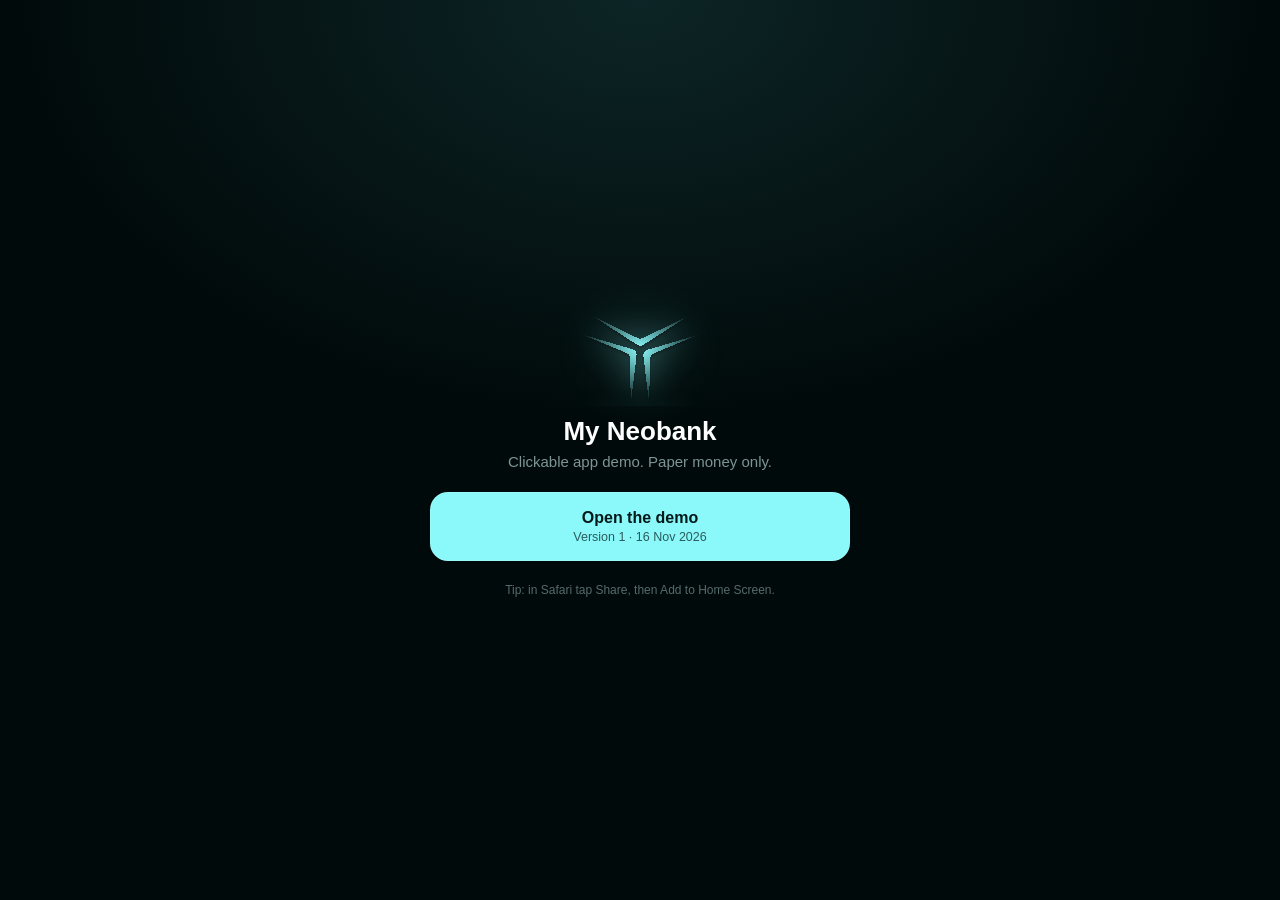
==== index.html @ 582c1839 "My Neobank app demo v1 (paper money) Co-Authored-By: Claude Fable 5.2 <noreply@anthropic.com>" ====
<!doctype html>
<html lang="en"><head><meta charset="utf-8"><meta name="viewport" content="width=device-width, initial-scale=1, viewport-fit=cover">
<meta name="robots" content="noindex, nofollow"><title>My Neobank · Demo</title><meta name="theme-color" content="#010A0A">
<link rel="icon" href="v1/img/mark.svg" type="image/svg+xml"><link rel="apple-touch-icon" href="v1/icons/icon-180.png">
<style>
body{margin:0;min-height:100vh;background:radial-gradient(900px 600px at 50% 0,#0d2526,#010A0A 70%);color:#fff;font-family:-apple-system,BlinkMacSystemFont,"Segoe UI",Roboto,sans-serif;display:flex;align-items:center;justify-content:center}
main{width:100%;max-width:420px;padding:28px 20px;text-align:center}img{width:120px;filter:drop-shadow(0 0 26px rgba(139,249,250,.45))}
h1{font-size:26px;margin:6px 0 6px}p{color:#7E9595;margin:0 0 22px;font-size:15px}
a{display:block;text-decoration:none;border-radius:18px;padding:16px;margin:10px 0;font-weight:600;font-size:16px;color:#8BF9FA;background:rgba(255,255,255,.05);border:1px solid rgba(255,255,255,.1)}
a.main{background:#8BF9FA;color:#03191a}a small{display:block;font-weight:400;color:inherit;opacity:.7;margin-top:3px;font-size:12.5px}
footer{margin-top:22px;color:#566b6b;font-size:12px}
</style></head><body><main>
<img src="v1/img/mark.svg" alt=""><h1>My Neobank</h1><p>Clickable app demo. Paper money only.</p>
<!--VERSIONS-->
<a class="main" href="v1/">Open the demo<small>Version 1 · 16 Nov 2026</small></a>
<!--/VERSIONS-->
<footer>Tip: in Safari tap Share, then Add to Home Screen.</footer>
</main></body></html>
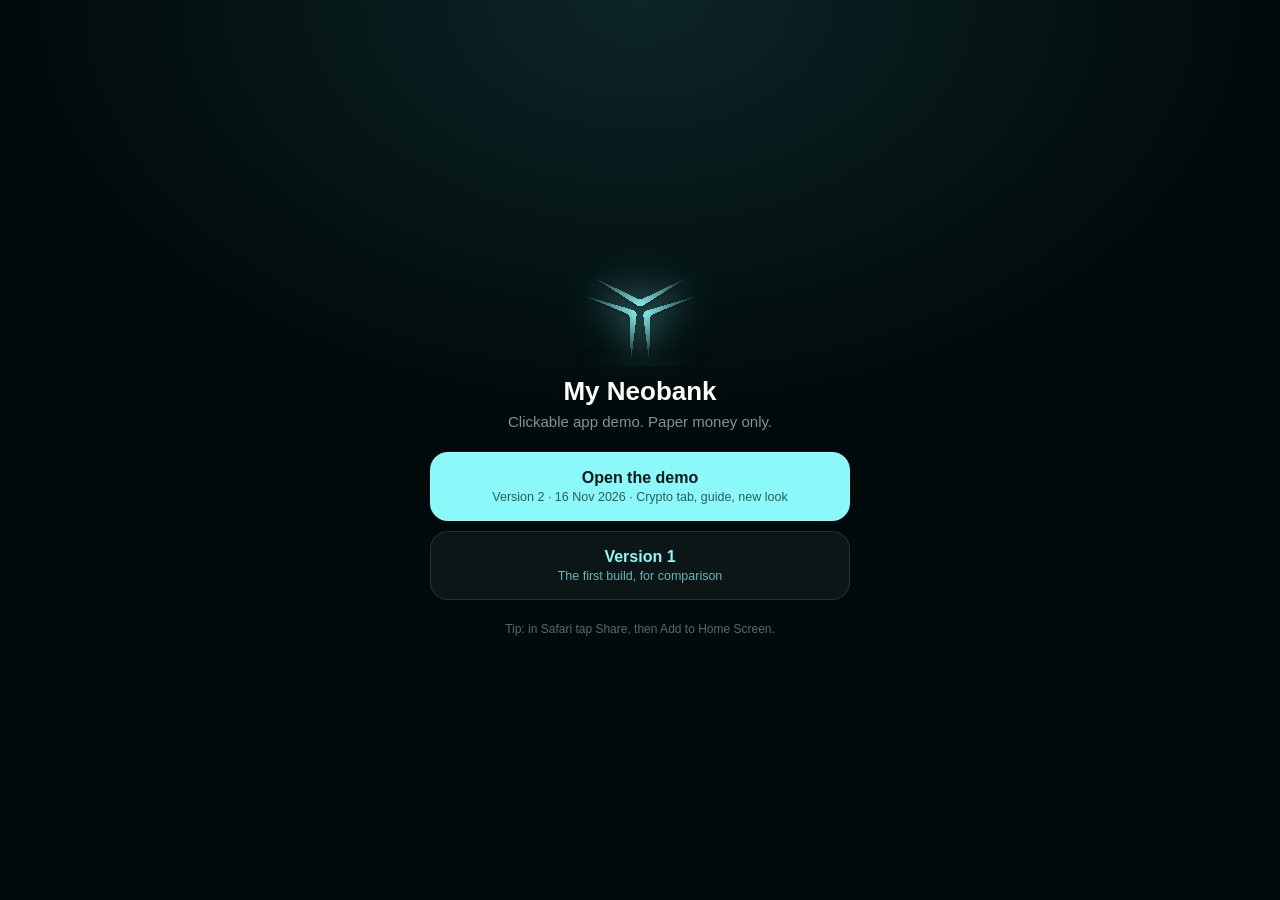
==== commit fb7ea55f: "Add demo v2: Crypto tab, card funding source, demo guide, help, glass UI Co-Authored-By: Claude Fabl" ====
--- a/index.html
+++ b/index.html
@@ -1,7 +1,7 @@
 <!doctype html>
 <html lang="en"><head><meta charset="utf-8"><meta name="viewport" content="width=device-width, initial-scale=1, viewport-fit=cover">
 <meta name="robots" content="noindex, nofollow"><title>My Neobank · Demo</title><meta name="theme-color" content="#010A0A">
-<link rel="icon" href="v1/img/mark.svg" type="image/svg+xml"><link rel="apple-touch-icon" href="v1/icons/icon-180.png">
+<link rel="icon" href="v2/img/mark.svg" type="image/svg+xml"><link rel="apple-touch-icon" href="v2/icons/icon-180.png">
 <style>
 body{margin:0;min-height:100vh;background:radial-gradient(900px 600px at 50% 0,#0d2526,#010A0A 70%);color:#fff;font-family:-apple-system,BlinkMacSystemFont,"Segoe UI",Roboto,sans-serif;display:flex;align-items:center;justify-content:center}
 main{width:100%;max-width:420px;padding:28px 20px;text-align:center}img{width:120px;filter:drop-shadow(0 0 26px rgba(139,249,250,.45))}
@@ -10,9 +10,10 @@
 a.main{background:#8BF9FA;color:#03191a}a small{display:block;font-weight:400;color:inherit;opacity:.7;margin-top:3px;font-size:12.5px}
 footer{margin-top:22px;color:#566b6b;font-size:12px}
 </style></head><body><main>
-<img src="v1/img/mark.svg" alt=""><h1>My Neobank</h1><p>Clickable app demo. Paper money only.</p>
+<img src="v2/img/mark.svg" alt=""><h1>My Neobank</h1><p>Clickable app demo. Paper money only.</p>
 <!--VERSIONS-->
-<a class="main" href="v1/">Open the demo<small>Version 1 · 16 Nov 2026</small></a>
+<a class="main" href="v2/">Open the demo<small>Version 2 · 16 Nov 2026 · Crypto tab, guide, new look</small></a>
+<a href="v1/">Version 1<small>The first build, for comparison</small></a>
 <!--/VERSIONS-->
 <footer>Tip: in Safari tap Share, then Add to Home Screen.</footer>
 </main></body></html>
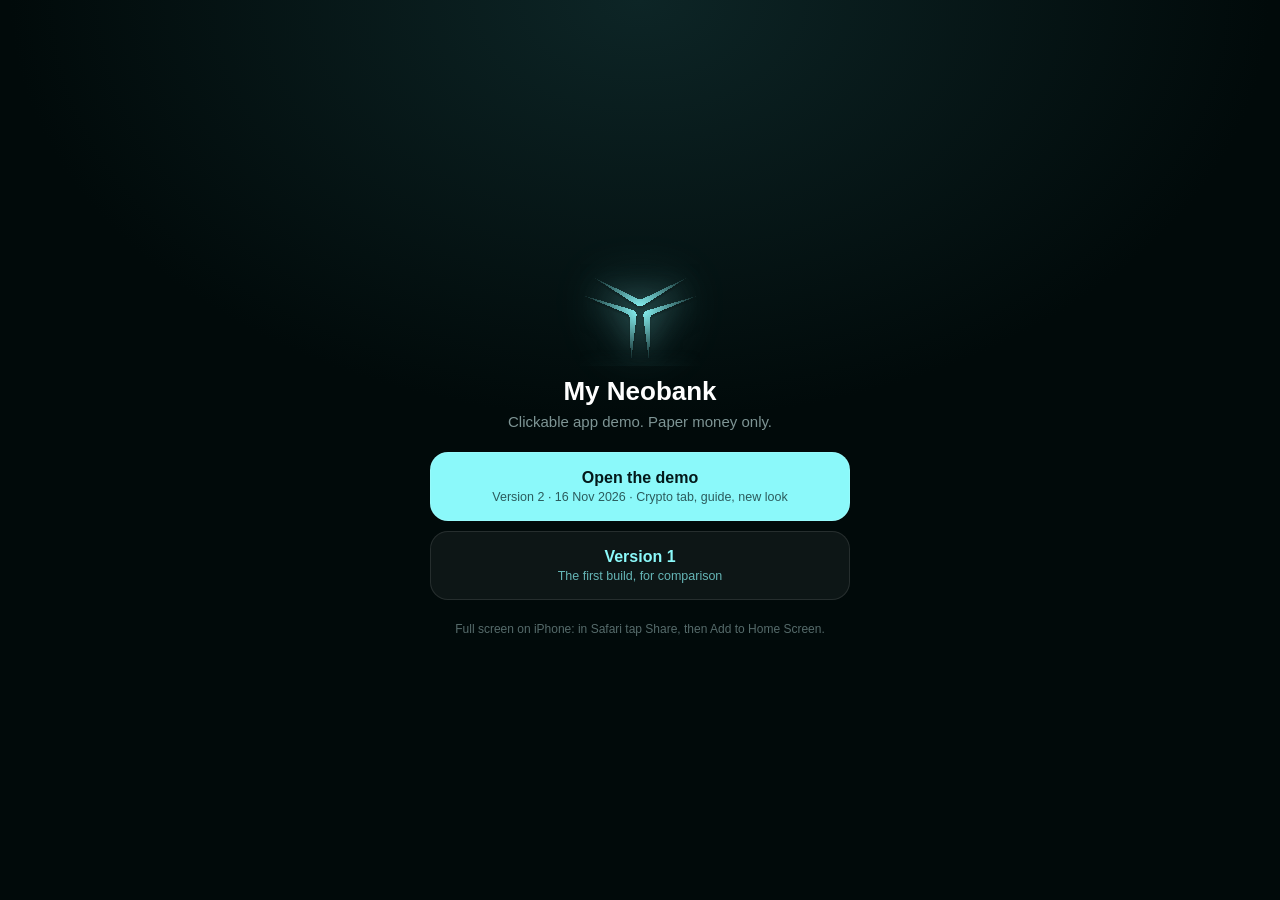
==== commit 14650017: "Full screen on phones: Home Screen install from the main link, first-tap full screen on Android, iPh" ====
--- a/index.html
+++ b/index.html
@@ -1,6 +1,8 @@
 <!doctype html>
 <html lang="en"><head><meta charset="utf-8"><meta name="viewport" content="width=device-width, initial-scale=1, viewport-fit=cover">
 <meta name="robots" content="noindex, nofollow"><title>My Neobank · Demo</title><meta name="theme-color" content="#010A0A">
+<meta name="apple-mobile-web-app-capable" content="yes"><meta name="mobile-web-app-capable" content="yes"><meta name="apple-mobile-web-app-status-bar-style" content="black-translucent"><meta name="apple-mobile-web-app-title" content="My Neobank"><link rel="manifest" href="manifest.webmanifest">
+<script>/* opened from the Home Screen icon: go straight to the latest demo */if (navigator.standalone === true || (window.matchMedia && matchMedia("(display-mode: standalone)").matches)) location.replace("v2/index.html");</script>
 <link rel="icon" href="v2/img/mark.svg" type="image/svg+xml"><link rel="apple-touch-icon" href="v2/icons/icon-180.png">
 <style>
 body{margin:0;min-height:100vh;background:radial-gradient(900px 600px at 50% 0,#0d2526,#010A0A 70%);color:#fff;font-family:-apple-system,BlinkMacSystemFont,"Segoe UI",Roboto,sans-serif;display:flex;align-items:center;justify-content:center}
@@ -15,5 +17,5 @@
 <a class="main" href="v2/">Open the demo<small>Version 2 · 16 Nov 2026 · Crypto tab, guide, new look</small></a>
 <a href="v1/">Version 1<small>The first build, for comparison</small></a>
 <!--/VERSIONS-->
-<footer>Tip: in Safari tap Share, then Add to Home Screen.</footer>
+<footer>Full screen on iPhone: in Safari tap Share, then Add to Home Screen.</footer>
 </main></body></html>
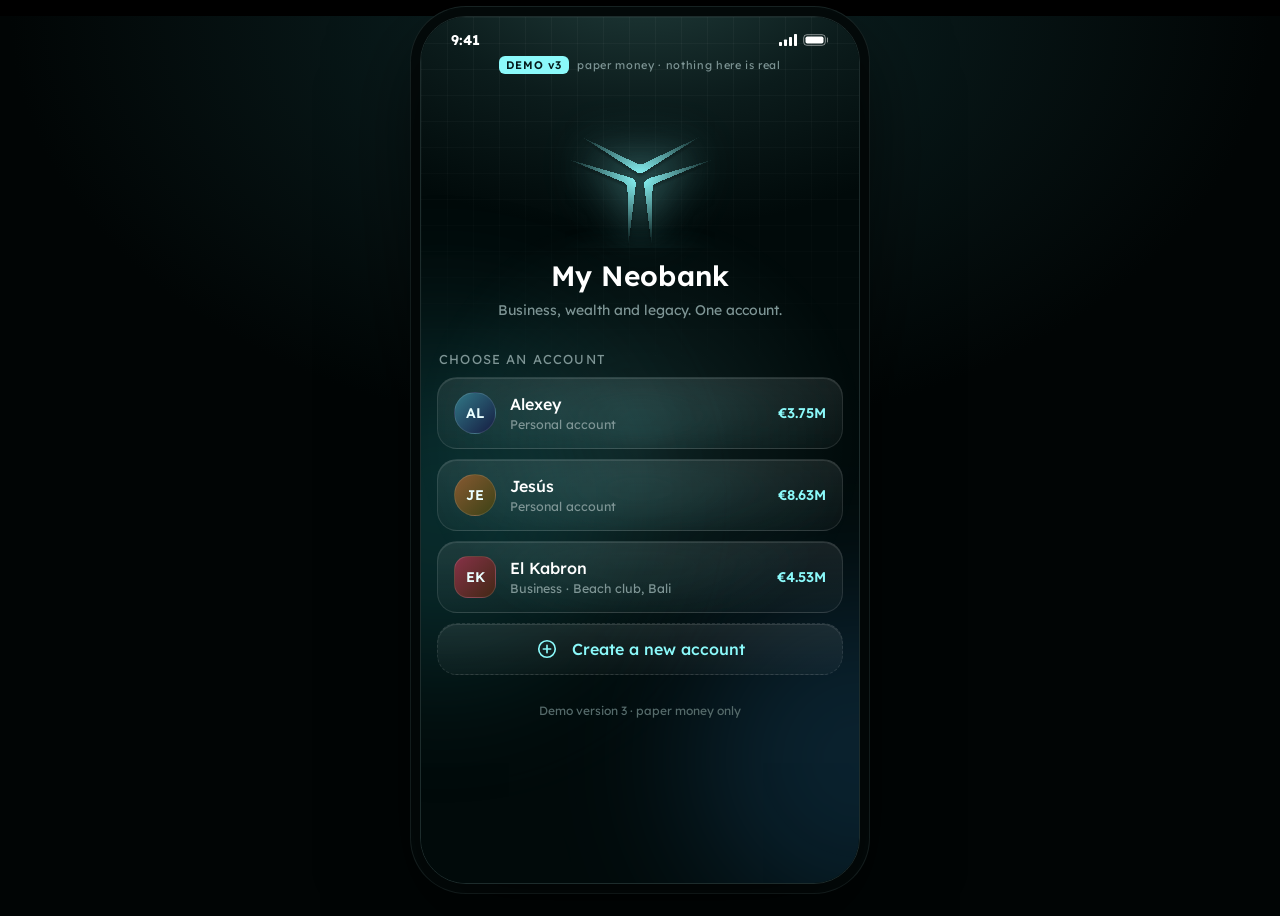
==== commit 1f3f4fda: "Demo v3: Earn in Wealth, one demo at the main link - Earn: yearly rate on a balance, rewards counted" ====
--- a/index.html
+++ b/index.html
@@ -1,21 +1,35 @@
 <!doctype html>
-<html lang="en"><head><meta charset="utf-8"><meta name="viewport" content="width=device-width, initial-scale=1, viewport-fit=cover">
-<meta name="robots" content="noindex, nofollow"><title>My Neobank · Demo</title><meta name="theme-color" content="#010A0A">
-<meta name="apple-mobile-web-app-capable" content="yes"><meta name="mobile-web-app-capable" content="yes"><meta name="apple-mobile-web-app-status-bar-style" content="black-translucent"><meta name="apple-mobile-web-app-title" content="My Neobank"><link rel="manifest" href="manifest.webmanifest">
-<script>/* opened from the Home Screen icon: go straight to the latest demo */if (navigator.standalone === true || (window.matchMedia && matchMedia("(display-mode: standalone)").matches)) location.replace("v2/index.html");</script>
-<link rel="icon" href="v2/img/mark.svg" type="image/svg+xml"><link rel="apple-touch-icon" href="v2/icons/icon-180.png">
-<style>
-body{margin:0;min-height:100vh;background:radial-gradient(900px 600px at 50% 0,#0d2526,#010A0A 70%);color:#fff;font-family:-apple-system,BlinkMacSystemFont,"Segoe UI",Roboto,sans-serif;display:flex;align-items:center;justify-content:center}
-main{width:100%;max-width:420px;padding:28px 20px;text-align:center}img{width:120px;filter:drop-shadow(0 0 26px rgba(139,249,250,.45))}
-h1{font-size:26px;margin:6px 0 6px}p{color:#7E9595;margin:0 0 22px;font-size:15px}
-a{display:block;text-decoration:none;border-radius:18px;padding:16px;margin:10px 0;font-weight:600;font-size:16px;color:#8BF9FA;background:rgba(255,255,255,.05);border:1px solid rgba(255,255,255,.1)}
-a.main{background:#8BF9FA;color:#03191a}a small{display:block;font-weight:400;color:inherit;opacity:.7;margin-top:3px;font-size:12.5px}
-footer{margin-top:22px;color:#566b6b;font-size:12px}
-</style></head><body><main>
-<img src="v2/img/mark.svg" alt=""><h1>My Neobank</h1><p>Clickable app demo. Paper money only.</p>
-<!--VERSIONS-->
-<a class="main" href="v2/">Open the demo<small>Version 2 · 16 Nov 2026 · Crypto tab, guide, new look</small></a>
-<a href="v1/">Version 1<small>The first build, for comparison</small></a>
-<!--/VERSIONS-->
-<footer>Full screen on iPhone: in Safari tap Share, then Add to Home Screen.</footer>
-</main></body></html>
+<html lang="en">
+<head>
+<meta charset="utf-8">
+<meta name="viewport" content="width=device-width, initial-scale=1, maximum-scale=1, viewport-fit=cover, user-scalable=no">
+<meta name="robots" content="noindex, nofollow">
+<title>My Neobank · Demo</title>
+<meta name="description" content="Clickable concept demo. Paper money only.">
+<meta name="theme-color" content="#010A0A">
+<meta name="apple-mobile-web-app-capable" content="yes">
+<meta name="mobile-web-app-capable" content="yes">
+<meta name="apple-mobile-web-app-status-bar-style" content="black-translucent">
+<meta name="apple-mobile-web-app-title" content="My Neobank">
+<link rel="manifest" href="manifest.webmanifest">
+<link rel="apple-touch-icon" href="icons/icon-180.png">
+<link rel="icon" href="img/mark.svg" type="image/svg+xml">
+<link rel="preconnect" href="https://fonts.googleapis.com">
+<link rel="preconnect" href="https://fonts.gstatic.com" crossorigin>
+<link href="https://fonts.googleapis.com/css2?family=Lexend:wght@300;400;500;600;700&display=swap" rel="stylesheet">
+<link rel="stylesheet" href="css/app.css?v=3.0">
+<link rel="stylesheet" href="css/v2.css?v=3.0">
+</head>
+<body>
+<div id="root"></div>
+<noscript>This demo needs JavaScript.</noscript>
+<script src="js/store.js?v=3.0"></script>
+<script src="js/ui.js?v=3.0"></script>
+<script src="js/screens-core.js?v=3.0"></script>
+<script src="js/screens-money.js?v=3.0"></script>
+<script src="js/screens-cards.js?v=3.0"></script>
+<script src="js/screens-premium.js?v=3.0"></script>
+<script src="js/screens-business.js?v=3.0"></script>
+<script src="js/screens-v2.js?v=3.0"></script>
+</body>
+</html>
--- a/css/app.css
+++ b/css/app.css
@@ -0,0 +1,239 @@
+/* My Neobank demo - visual language follows the 4IRE Figma: near-black, teal glow, cyan accent, soft cards. */
+:root{
+  --bg:#010A0A; --card:#0E1717; --card2:#152222; --line:rgba(255,255,255,.07); --line2:rgba(139,249,250,.22);
+  --fg:#fff; --mut:#7E9595; --mut2:#566b6b; --acc:#8BF9FA; --acc2:#67D6D8; --ok:#5FD08A; --bad:#F2714F; --warn:#F2C14F;
+  --r:22px; --font:'Lexend',-apple-system,BlinkMacSystemFont,'Segoe UI',Roboto,Helvetica,Arial,sans-serif;
+}
+*{box-sizing:border-box;-webkit-tap-highlight-color:transparent}
+html,body{margin:0;height:100%;background:#000;color:var(--fg);font-family:var(--font);font-weight:400;overscroll-behavior:none;-webkit-font-smoothing:antialiased}
+button,input,textarea,select{font:inherit;color:inherit}
+button{background:none;border:0;padding:0;cursor:pointer;text-align:inherit}
+input,textarea{outline:none}
+#root{height:100%}
+.phone{height:100vh;height:100dvh;max-width:440px;margin:0 auto;position:relative;background:var(--bg);overflow:hidden}
+@media(min-width:520px){
+  body{background:radial-gradient(900px 600px at 50% 0,#0d2526,#010505 70%)}
+  .phone{height:min(900px,calc(100dvh - 32px));margin:16px auto;border-radius:46px;border:1px solid #1d2c2c;box-shadow:0 30px 90px rgba(0,0,0,.65),0 0 0 9px #040b0b,0 0 0 10px #1a2727}
+}
+.app{position:absolute;inset:0;display:flex;flex-direction:column;background:radial-gradient(130% 44% at 50% -8%,#24413f 0%,rgba(20,42,42,.55) 42%,rgba(1,10,10,0) 74%),var(--bg)}
+.app::before{content:'';position:absolute;inset:0 0 auto 0;height:400px;pointer-events:none;
+  background-image:linear-gradient(rgba(255,255,255,.035) 1px,transparent 1px),linear-gradient(90deg,rgba(255,255,255,.035) 1px,transparent 1px);background-size:26px 26px;
+  -webkit-mask-image:linear-gradient(#000,transparent);mask-image:linear-gradient(#000,transparent)}
+.strip{position:relative;z-index:3;display:flex;align-items:center;justify-content:center;gap:8px;font-size:11px;letter-spacing:.06em;color:var(--mut);padding:calc(7px + env(safe-area-inset-top,0px)) 12px 6px;width:100%}
+.strip b{color:#04191a;background:var(--acc);border-radius:6px;padding:2px 7px;font-weight:600;letter-spacing:.08em}
+.strip i{font-style:normal;color:var(--acc2);margin-left:4px}
+.scroll{flex:1;overflow-y:auto;overflow-x:hidden;-webkit-overflow-scrolling:touch;padding:0 16px 130px;position:relative;z-index:1;scrollbar-width:none}
+.scroll::-webkit-scrollbar{display:none}
+.scroll.notab{padding-bottom:40px}
+.i{width:22px;height:22px;flex:none}
+.mut{color:var(--mut)} .acc{color:var(--acc)} .ok{color:var(--ok)} .bad{color:var(--bad)} .warn{color:var(--warn)}
+.sm{font-size:12.5px} .xs{font-size:11.5px} .b{font-weight:600} .c{text-align:center} .rt{text-align:right}
+.mt{margin-top:14px} .mt2{margin-top:22px} .mb{margin-bottom:14px}
+.grow{flex:1;min-width:0} .flex{display:flex;align-items:center;gap:10px} .between{justify-content:space-between}
+.ell{white-space:nowrap;overflow:hidden;text-overflow:ellipsis}
+
+/* top */
+.top{display:flex;align-items:center;gap:10px;padding:8px 0 14px;min-height:56px}
+.top h1{font-size:19px;font-weight:600;margin:0;flex:1;text-align:center}
+.rb{width:42px;height:42px;border-radius:50%;background:rgba(255,255,255,.05);border:1px solid var(--line);display:grid;place-items:center;flex:none;position:relative}
+.rb.ghost{background:none;border-color:transparent}
+.rb .dot{position:absolute;top:9px;right:10px;width:9px;height:9px;border-radius:50%;background:var(--bad);border:2px solid #142121}
+.me{display:flex;align-items:center;gap:10px;flex:1;min-width:0}
+.me .n{font-weight:500;font-size:15px} .me .t{font-size:11.5px;color:var(--mut)}
+.av{width:42px;height:42px;border-radius:50%;display:grid;place-items:center;font-weight:600;font-size:14px;flex:none;color:#eaffff;border:1px solid rgba(255,255,255,.12)}
+.av.lg{width:64px;height:64px;font-size:21px} .av.sm{width:34px;height:34px;font-size:12px}
+.av.co{border-radius:14px}
+
+/* hero */
+.hero{text-align:center;padding:26px 0 22px}
+.hero .l{font-size:14px;color:#dfeaea}
+.hero .v{font-size:40px;font-weight:700;letter-spacing:-.01em;margin:8px 0 6px;line-height:1.1;white-space:nowrap;overflow:hidden}
+.hero .s{font-size:13.5px;color:var(--mut)}
+.hero .p{display:inline-flex;gap:6px;align-items:center;margin-top:10px;font-size:12px;color:var(--acc2);background:rgba(139,249,250,.07);border:1px solid var(--line2);border-radius:999px;padding:5px 11px}
+.acts{display:flex;gap:10px;margin-bottom:22px}
+.act{flex:1;height:52px;border-radius:18px;background:rgba(255,255,255,.045);border:1px solid var(--line);display:flex;align-items:center;justify-content:center;gap:8px;color:var(--acc);font-weight:500;font-size:15px}
+.act:active,.row:active,.btn:active,.chip:active,.tile:active{transform:scale(.98)}
+
+/* blocks */
+.sec{display:flex;justify-content:space-between;align-items:baseline;margin:22px 2px 10px}
+.sec h2{font-size:17px;font-weight:500;margin:0} .sec button,.sec a{color:var(--mut);font-size:14px;font-weight:500}
+.card{background:var(--card);border:1px solid var(--line);border-radius:var(--r);padding:6px 16px}
+.card.pad{padding:16px} .card.glow{border-color:var(--line2);box-shadow:0 0 0 1px rgba(139,249,250,.05),0 10px 40px -18px rgba(139,249,250,.35)}
+.row{display:flex;align-items:center;gap:12px;padding:13px 0;width:100%;border-bottom:1px solid var(--line)}
+.row:last-child{border-bottom:0}
+.row .t{font-size:15px} .row .s{font-size:12.5px;color:var(--mut);margin-top:2px}
+.row .r{text-align:right;flex:none;max-width:56%} .row .r .t{font-weight:500}
+.ic{width:42px;height:42px;border-radius:50%;background:#22383a;color:var(--acc2);display:grid;place-items:center;flex:none;font-size:13px;font-weight:600}
+.ic.sq{border-radius:14px;background:rgba(139,249,250,.08);color:var(--acc)}
+.aico{width:42px;height:42px;border-radius:50%;display:grid;place-items:center;flex:none;font-weight:600;font-size:17px;color:#fff;border:1px solid rgba(255,255,255,.1)}
+.aico.sm{width:26px;height:26px;font-size:12px}
+.kv{display:flex;justify-content:space-between;gap:14px;padding:9px 0;font-size:14px;border-bottom:1px dashed var(--line)}
+.kv:last-child{border-bottom:0} .kv>span:first-child{color:var(--mut)} .kv>span:last-child{text-align:right;font-weight:500}
+.pill{display:inline-flex;align-items:center;gap:6px;font-size:11.5px;font-weight:500;border-radius:999px;padding:4px 10px;background:rgba(139,249,250,.1);color:var(--acc);border:1px solid var(--line2)}
+.pill.ok{background:rgba(95,208,138,.12);color:var(--ok);border-color:rgba(95,208,138,.3)}
+.pill.bad{background:rgba(242,113,79,.12);color:var(--bad);border-color:rgba(242,113,79,.3)}
+.pill.warn{background:rgba(242,193,79,.12);color:var(--warn);border-color:rgba(242,193,79,.3)}
+.pill.mut{background:rgba(255,255,255,.05);color:var(--mut);border-color:var(--line)}
+.tiles{display:grid;grid-template-columns:1fr 1fr;gap:10px}
+.tile{background:linear-gradient(160deg,#15292a,#0c1616);border:1px solid var(--line);border-radius:var(--r);padding:14px;min-height:118px;display:flex;flex-direction:column;gap:6px;position:relative;overflow:hidden}
+.tile .i{color:var(--acc);width:24px;height:24px} .tile .t{font-weight:500;font-size:15px;margin-top:auto} .tile .s{font-size:12px;color:var(--mut);line-height:1.35}
+.tile::after{content:'';position:absolute;right:-30px;top:-30px;width:110px;height:110px;border-radius:50%;background:radial-gradient(rgba(139,249,250,.16),transparent 70%)}
+.empty{text-align:center;color:var(--mut);padding:26px 10px;font-size:14px}
+
+/* buttons, chips, fields */
+.btn{display:flex;align-items:center;justify-content:center;gap:8px;width:100%;height:54px;border-radius:18px;font-weight:600;font-size:16px;background:var(--acc);color:#03191a;transition:opacity .15s}
+.btn.sec2{background:rgba(255,255,255,.05);color:var(--acc);border:1px solid var(--line)}
+.btn.line{background:none;color:var(--fg);border:1px solid var(--line)} .btn.danger{background:rgba(242,113,79,.12);color:var(--bad);border:1px solid rgba(242,113,79,.3)}
+.btn.s{height:42px;font-size:14px;border-radius:14px;width:auto;padding:0 16px}
+.btn[disabled]{opacity:.35;pointer-events:none}
+.cta{position:sticky;bottom:0;padding:14px 0 calc(8px + env(safe-area-inset-bottom,0px));background:linear-gradient(transparent,var(--bg) 34%);margin-top:18px;z-index:2}
+.chips{display:flex;gap:8px;overflow-x:auto;scrollbar-width:none;padding:2px 0;margin:0 -16px;padding-left:16px;padding-right:16px}
+.chips::-webkit-scrollbar{display:none} .chips.wrap{flex-wrap:wrap;overflow:visible;margin:0;padding:2px 0}
+.chip{flex:none;display:flex;align-items:center;gap:7px;height:38px;padding:0 13px;border-radius:999px;background:rgba(255,255,255,.045);border:1px solid var(--line);font-size:14px;color:#cfe0e0;white-space:nowrap}
+.chip.on{background:rgba(139,249,250,.13);border-color:var(--acc2);color:var(--acc)}
+.lbl{font-size:12.5px;color:var(--mut);margin:16px 2px 8px;display:block}
+.fld{display:flex;align-items:center;gap:10px;background:var(--card);border:1px solid var(--line);border-radius:16px;padding:0 14px;height:54px}
+.fld:focus-within{border-color:var(--acc2)}
+.fld input,.fld select{flex:1;min-width:0;background:none;border:0;height:100%;font-size:16px}
+.fld select{appearance:none;-webkit-appearance:none}
+.fld .sfx{color:var(--mut);font-size:14px}
+textarea.fld{height:84px;padding:12px 14px;width:100%;resize:none;font-size:15px;display:block}
+.amt{text-align:center;padding:20px 0 6px}
+.amt input{width:100%;background:none;border:0;text-align:center;font-size:44px;font-weight:700;letter-spacing:-.01em;caret-color:var(--acc)}
+.amt input::placeholder{color:#33494a} .amt .u{color:var(--mut);font-size:14px;margin-top:2px}
+input[type=range]{-webkit-appearance:none;appearance:none;width:100%;height:30px;background:none;margin:4px 0}
+input[type=range]::-webkit-slider-runnable-track{height:6px;border-radius:6px;background:linear-gradient(90deg,var(--acc2),#1d3a3b)}
+input[type=range]::-webkit-slider-thumb{-webkit-appearance:none;width:26px;height:26px;border-radius:50%;background:var(--acc);border:4px solid #0b2a2b;margin-top:-10px;box-shadow:0 0 0 1px var(--acc2),0 4px 14px rgba(139,249,250,.4)}
+input[type=range]::-moz-range-track{height:6px;border-radius:6px;background:#1d3a3b}
+input[type=range]::-moz-range-thumb{width:20px;height:20px;border-radius:50%;background:var(--acc);border:3px solid #0b2a2b}
+.sw{width:50px;height:30px;border-radius:999px;background:#22383a;position:relative;flex:none;transition:background .2s}
+.sw::after{content:'';position:absolute;top:3px;left:3px;width:24px;height:24px;border-radius:50%;background:#fff;transition:transform .2s}
+.sw.on{background:var(--acc2)} .sw.on::after{transform:translateX(20px);background:#03191a}
+
+/* tab bar */
+.tabbar{position:absolute;left:16px;right:16px;bottom:calc(14px + env(safe-area-inset-bottom,0px));z-index:5;display:flex;gap:2px;padding:6px;border-radius:999px;background:rgba(10,20,20,.86);border:1px solid rgba(255,255,255,.12);-webkit-backdrop-filter:blur(14px);backdrop-filter:blur(14px)}
+.tabbar button{flex:1;display:flex;flex-direction:column;align-items:center;gap:3px;padding:8px 0 7px;border-radius:999px;color:#6f8585;font-size:11.5px;font-weight:500}
+.tabbar button .i{width:23px;height:23px} .tabbar button.on{background:#16282a;color:var(--acc)}
+
+/* sheet + overlays */
+.veil{position:absolute;inset:0;z-index:20;background:rgba(1,6,6,.72);-webkit-backdrop-filter:blur(3px);backdrop-filter:blur(3px);display:flex;flex-direction:column;justify-content:flex-end;animation:fade .2s}
+.sheet{background:#081212;border:1px solid var(--line);border-bottom:0;border-radius:30px 30px 0 0;padding:10px 16px calc(22px + env(safe-area-inset-bottom,0px));max-height:88%;overflow-y:auto;animation:up .28s cubic-bezier(.2,.8,.2,1);scrollbar-width:none}
+.sheet::before{content:'';display:block;width:52px;height:5px;border-radius:5px;background:#2a3d3d;margin:0 auto 16px}
+.sheet h3{text-align:center;font-size:20px;font-weight:600;margin:6px 0 16px}
+.opt{display:flex;align-items:center;gap:14px;width:100%;background:var(--card);border:1px solid var(--line);border-radius:18px;padding:15px 16px;margin-bottom:10px}
+.opt .t{font-weight:500} .opt .s{font-size:13px;color:var(--mut);margin-top:2px} .opt>.i:first-child{color:#cfe0e0}
+.ov{position:absolute;inset:0;z-index:30;background:rgba(1,8,8,.9);-webkit-backdrop-filter:blur(8px);backdrop-filter:blur(8px);display:grid;place-items:center;text-align:center;animation:fade .2s}
+.toast{position:absolute;left:16px;right:16px;top:calc(46px + env(safe-area-inset-top,0px));z-index:40;background:#132626;border:1px solid var(--line2);border-radius:16px;padding:13px 16px;font-size:14px;box-shadow:0 14px 40px rgba(0,0,0,.5);animation:drop .3s cubic-bezier(.2,.8,.2,1)}
+.toast.bad{border-color:rgba(242,113,79,.5)}
+@keyframes fade{from{opacity:0}to{opacity:1}}
+@keyframes up{from{transform:translateY(40px);opacity:0}to{transform:none;opacity:1}}
+@keyframes drop{from{transform:translateY(-20px);opacity:0}to{transform:none;opacity:1}}
+@keyframes pop{0%{transform:scale(.6);opacity:0}70%{transform:scale(1.06)}100%{transform:scale(1);opacity:1}}
+.in>*{animation:up .34s cubic-bezier(.2,.8,.2,1) both}
+.in>*:nth-child(2){animation-delay:.04s}.in>*:nth-child(3){animation-delay:.08s}.in>*:nth-child(4){animation-delay:.12s}.in>*:nth-child(5){animation-delay:.16s}.in>*:nth-child(n+6){animation-delay:.2s}
+
+/* face id + success */
+.face{width:96px;height:96px;border-radius:28px;border:2px solid var(--acc2);display:grid;place-items:center;color:var(--acc);margin:0 auto 18px;position:relative;overflow:hidden}
+.face .i{width:46px;height:46px}
+.face::after{content:'';position:absolute;left:0;right:0;height:26px;background:linear-gradient(transparent,rgba(139,249,250,.45),transparent);animation:scan .9s ease-in-out infinite}
+.face.done{border-color:var(--ok);color:var(--ok);animation:pop .3s} .face.done::after{display:none}
+@keyframes scan{0%{top:-26px}100%{top:96px}}
+.done-wrap{text-align:center;padding:54px 6px 10px}
+.bigcheck{width:104px;height:104px;border-radius:50%;margin:0 auto 22px;display:grid;place-items:center;background:radial-gradient(circle,rgba(139,249,250,.25),rgba(139,249,250,.04) 70%);border:1px solid var(--line2);color:var(--acc);animation:pop .45s cubic-bezier(.2,.9,.3,1.2) both;box-shadow:0 0 60px rgba(139,249,250,.25)}
+.bigcheck .i{width:48px;height:48px;stroke-width:2.4}
+.done-wrap h2{font-size:24px;margin:0 0 8px;font-weight:600} .done-wrap p{color:var(--mut);margin:0 0 22px;font-size:15px;line-height:1.45}
+
+/* welcome + splash */
+.welcome{min-height:100%;display:flex;flex-direction:column;padding-top:6px}
+.splash{text-align:center;padding:34px 0 18px}
+.splash .mark{width:150px;height:128px;display:block;margin:0 auto 10px;filter:drop-shadow(0 0 26px rgba(139,249,250,.45))}
+.splash .word{font-size:28px;font-weight:600;letter-spacing:.01em} .splash .tg{color:var(--mut);font-size:14px;margin-top:8px}
+.intro .splash .mark{animation:markin 1.5s cubic-bezier(.2,.8,.2,1) both}
+.intro .splash .word{animation:up .7s .75s both} .intro .splash .tg{animation:up .7s .95s both}
+.intro .who,.intro .acct{animation:up .6s both} .intro .who{animation-delay:1.25s}
+.intro .acct:nth-of-type(1){animation-delay:1.35s}.intro .acct:nth-of-type(2){animation-delay:1.45s}.intro .acct:nth-of-type(3){animation-delay:1.55s}.intro .acct:nth-of-type(n+4){animation-delay:1.65s}
+.intro .rays{animation:rays 2.2s .2s ease-out both}
+@keyframes markin{0%{transform:scale(.3) rotate(-25deg);opacity:0;filter:blur(14px) drop-shadow(0 0 0 rgba(139,249,250,0))}55%{opacity:1;filter:blur(0) drop-shadow(0 0 60px rgba(139,249,250,.95))}100%{transform:none;filter:drop-shadow(0 0 26px rgba(139,249,250,.45))}}
+.rays{position:absolute;left:50%;top:96px;width:520px;height:520px;margin-left:-260px;border-radius:50%;pointer-events:none;background:radial-gradient(circle,rgba(139,249,250,.2),transparent 62%);opacity:.5}
+@keyframes rays{0%{transform:scale(.2);opacity:0}45%{opacity:1}100%{transform:scale(1);opacity:.5}}
+.who{font-size:13px;color:var(--mut);margin:14px 2px 10px;text-transform:uppercase;letter-spacing:.09em}
+.acct{display:flex;align-items:center;gap:14px;width:100%;background:rgba(14,23,23,.86);border:1px solid var(--line);border-radius:20px;padding:14px 16px;margin-bottom:10px}
+.acct .n{font-weight:500;font-size:16px} .acct .t{font-size:12.5px;color:var(--mut);margin-top:2px} .acct .v{font-weight:600;font-size:14px;color:var(--acc)}
+.acct.new{border-style:dashed;color:var(--acc);justify-content:center;font-weight:500}
+.foot{margin-top:auto;padding:18px 0 6px;text-align:center;color:var(--mut2);font-size:12px}
+
+/* payment cards */
+.ccard{position:relative;width:100%;aspect-ratio:1.586;border-radius:20px;padding:20px;display:flex;flex-direction:column;justify-content:space-between;overflow:hidden;color:#fff;border:1px solid rgba(255,255,255,.14);box-shadow:0 22px 50px -18px rgba(0,0,0,.9);isolation:isolate}
+.ccard::before{content:'';position:absolute;inset:-60%;z-index:-1;background:linear-gradient(115deg,transparent 42%,rgba(255,255,255,.32) 50%,transparent 58%);transform:translateX(-60%);animation:shine 5.5s ease-in-out infinite}
+@keyframes shine{0%,55%{transform:translateX(-60%)}80%,100%{transform:translateX(60%)}}
+.ccard .brand{display:flex;align-items:center;gap:8px;font-weight:600;font-size:15px}
+.ccard .brand img{width:34px;height:34px;margin:-6px -4px -6px -8px}
+.ccard .tier{font-size:11px;letter-spacing:.16em;text-transform:uppercase;opacity:.85}
+.ccard .chip2{width:42px;height:32px;border-radius:7px;background:linear-gradient(135deg,#e8d9a8,#a8925a);position:relative;opacity:.95}
+.ccard .chip2::after{content:'';position:absolute;inset:6px 12px;border:1px solid rgba(0,0,0,.35);border-radius:3px}
+.ccard .num{font-size:19px;letter-spacing:.12em;font-weight:500;font-variant-numeric:tabular-nums}
+.ccard .nm{font-size:13px;letter-spacing:.08em} .ccard .ex{font-size:12px;opacity:.8}
+.ccard .i{opacity:.85}
+.ccard.graphite{background:radial-gradient(120% 120% at 0 0,#3a4a4b,#111b1c 60%,#080e0e)}
+.ccard.teal{background:radial-gradient(120% 140% at 100% 0,#2aa3a5,#0d4a4c 55%,#062325)}
+.ccard.cyan{background:linear-gradient(135deg,#bffcfd,#67d6d8 45%,#1f8b8e);color:#03191a} .ccard.cyan .chip2{filter:saturate(.7)}
+.ccard.obsidian{background:radial-gradient(90% 120% at 50% 120%,#143a3b,#020707 60%);border-color:rgba(139,249,250,.35)}
+.ccard.steel{background:repeating-linear-gradient(90deg,rgba(255,255,255,.05) 0 1px,transparent 1px 3px),linear-gradient(120deg,#8f9a9c,#dfe6e7 30%,#7d888a 55%,#c9d1d2 78%,#6e797b);color:#101718;border-color:rgba(255,255,255,.5)}
+.ccard.gold{background:repeating-linear-gradient(90deg,rgba(255,255,255,.06) 0 1px,transparent 1px 3px),linear-gradient(120deg,#8a6a2f,#f1dc9c 32%,#b08a3e 58%,#f6e6b1 80%,#8a6a2f);color:#1d1503;border-color:rgba(255,235,170,.6)}
+.ccard.frozen{filter:grayscale(.85) brightness(.6)} .ccard.frozen::before{display:none}
+.ccard.mini{border-radius:14px;padding:12px} .ccard.mini .num{font-size:12px} .ccard.mini .brand{font-size:11px} .ccard.mini .brand img{width:22px;height:22px} .ccard.mini .chip2{width:26px;height:20px;border-radius:5px}
+.ccard.mini .nm,.ccard.mini .ex,.ccard.mini .tier{font-size:8.5px}
+.issue .ccard{animation:cardin 1.1s cubic-bezier(.2,.8,.2,1) both;width:300px}
+@keyframes cardin{0%{transform:translateY(260px) rotate(-18deg) scale(.7);opacity:0}60%{transform:translateY(-12px) rotate(3deg) scale(1.03);opacity:1}100%{transform:none}}
+.tsel{display:flex;gap:12px;overflow-x:auto;scroll-snap-type:x mandatory;margin:0 -16px;padding:4px 16px 10px;scrollbar-width:none}
+.tsel::-webkit-scrollbar{display:none}
+.tsel>button{flex:none;width:78%;scroll-snap-align:center;opacity:.5;transition:opacity .2s,transform .2s;transform:scale(.95)} .tsel>button.on{opacity:1;transform:none}
+.sw2{display:flex;gap:10px} .sw2 button{width:38px;height:38px;border-radius:50%;border:2px solid transparent;padding:3px} .sw2 button.on{border-color:var(--acc)} .sw2 span{display:block;width:100%;height:100%;border-radius:50%}
+.perk{display:flex;gap:10px;align-items:flex-start;padding:7px 0;font-size:14px} .perk .i{color:var(--acc);width:18px;height:18px;margin-top:2px}
+
+/* premium: shield + inheritance */
+.lead{font-size:26px;font-weight:600;line-height:1.18;margin:6px 0 8px} .lead em{font-style:normal;color:var(--acc)}
+.sub{color:var(--mut);font-size:15px;line-height:1.5;margin:0 0 16px}
+.steps{counter-reset:s} .step{display:flex;gap:14px;padding:12px 0;border-bottom:1px solid var(--line)} .step:last-child{border:0}
+.step::before{counter-increment:s;content:counter(s);width:30px;height:30px;border-radius:50%;flex:none;display:grid;place-items:center;font-size:13px;font-weight:600;color:#03191a;background:var(--acc)}
+.step .t{font-weight:500} .step .s{font-size:13.5px;color:var(--mut);margin-top:3px;line-height:1.45}
+.gauge{height:10px;border-radius:10px;background:#1a2c2d;position:relative;margin:10px 0 6px}
+.gauge b{position:absolute;left:0;top:0;bottom:0;border-radius:10px;background:linear-gradient(90deg,var(--ok),var(--acc2))}
+.gauge b.hot{background:linear-gradient(90deg,var(--warn),var(--bad))}
+.gauge i{position:absolute;top:-4px;bottom:-4px;width:2px;background:#fff;opacity:.7}
+.vs{display:grid;grid-template-columns:1fr 1fr;gap:10px}
+.vs>div{border-radius:18px;padding:13px;border:1px solid var(--line);background:var(--card);font-size:13px;line-height:1.4}
+.vs .h{font-size:11px;letter-spacing:.1em;text-transform:uppercase;color:var(--mut);margin-bottom:8px}
+.vs .big{font-size:16px;font-weight:600;margin-bottom:4px}
+.vs>div.good{border-color:var(--line2);background:linear-gradient(160deg,#143031,#0c1818)} .vs>div.dead{border-color:rgba(242,113,79,.35);background:linear-gradient(160deg,#2b1712,#140c0a)}
+.chart{width:100%;height:auto;display:block}
+.heir{display:flex;align-items:center;gap:12px;padding:12px 0;border-bottom:1px solid var(--line)} .heir:last-child{border:0}
+.heir input{width:64px;text-align:right;background:var(--card2);border:1px solid var(--line);border-radius:12px;height:42px;padding:0 10px;font-size:16px;font-weight:500}
+.bar{display:flex;height:12px;border-radius:12px;overflow:hidden;background:#1a2c2d;margin:12px 0 4px} .bar span{display:block;height:100%}
+.prog{padding:8px 0} .prog .st{display:flex;gap:12px;align-items:center;padding:11px 0;color:var(--mut2);transition:color .3s}
+.prog .st .d{width:26px;height:26px;border-radius:50%;border:2px solid #24393a;display:grid;place-items:center;flex:none} .prog .st .d .i{width:14px;height:14px;opacity:0;stroke-width:3}
+.prog .st.on{color:var(--fg)} .prog .st.on .d{border-color:var(--acc);background:var(--acc);color:#03191a} .prog .st.on .d .i{opacity:1}
+.prog .st.run{color:var(--fg)} .prog .st.run .d{border-color:var(--acc);border-top-color:transparent;animation:spin .8s linear infinite}
+@keyframes spin{to{transform:rotate(360deg)}}
+.qr{width:150px;height:150px;margin:6px auto 12px;border-radius:16px;background:#fff;padding:10px} .qr svg{width:100%;height:100%;display:block}
+.code{font-family:ui-monospace,SFMono-Regular,Menlo,monospace;font-size:12.5px;word-break:break-all;color:#cfe0e0}
+.note{font-size:12.5px;color:var(--mut);line-height:1.5;background:rgba(139,249,250,.05);border:1px dashed var(--line2);border-radius:14px;padding:11px 13px}
+
+/* additions */
+.heir input.nm{width:100%;text-align:left;background:none;border:0;border-bottom:1px solid var(--line);border-radius:0;height:32px;padding:0;font-size:15px;font-weight:400}
+.heir select.rel{background:none;border:0;color:var(--mut);font-size:12.5px;padding:2px 0;margin-top:2px;appearance:none;-webkit-appearance:none;outline:none}
+.heir .rt{text-align:right}
+.ccard.steel .brand img,.ccard.gold .brand img,.ccard.cyan .brand img{filter:brightness(.28) saturate(1.4)}
+.ccard.steel .chip2,.ccard.gold .chip2{background:linear-gradient(135deg,#fff7d6,#b79b55)}
+.opt{text-align:left}
+button.card{text-align:left}
+.strip{cursor:pointer}
+
+/* amount entry: clearly a field */
+label.amt{display:block;cursor:text}
+.amt input{border-bottom:1.5px solid rgba(139,249,250,.22);border-radius:0;padding:2px 0 8px;transition:border-color .15s,box-shadow .15s;cursor:text}
+.amt input:hover{border-bottom-color:rgba(139,249,250,.5)}
+.amt input:focus{border-bottom-color:var(--acc);box-shadow:0 10px 18px -14px rgba(139,249,250,.7)}
+.amt input::placeholder{color:#44605f}
+.amt .u{margin-top:8px}
+button:focus-visible,.chip:focus-visible{outline:2px solid var(--acc2);outline-offset:2px}
--- a/css/v2.css
+++ b/css/v2.css
@@ -0,0 +1,133 @@
+/* My Neobank demo v2 and later - glass surfaces, five-tab bar, crypto tab, guide, help. Loaded after app.css. */
+
+/* numbers line up */
+.row .r,.kv,.hero .v,.amt input,.ccard .num,.vs .big{font-variant-numeric:tabular-nums}
+.hero{padding:32px 0 26px}
+.hero .v{font-weight:800;letter-spacing:-.02em}
+
+/* soft light behind the glass */
+.orbs{position:absolute;inset:0;overflow:hidden;pointer-events:none;z-index:0}
+.orbs i{position:absolute;width:340px;height:340px;border-radius:50%;filter:blur(72px);opacity:.26}
+.orbs i:first-child{background:#1f8b8e;left:-150px;top:36%;animation:orb1 19s ease-in-out infinite alternate}
+.orbs i:last-child{background:#266798;right:-170px;top:66%;animation:orb2 23s ease-in-out infinite alternate}
+@keyframes orb1{to{transform:translate(80px,-70px)}}
+@keyframes orb2{to{transform:translate(-70px,-90px)}}
+.strip,.sbar{z-index:3}
+
+/* glass */
+.act,.chip,.rb,.opt,.btn.sec2,.acct,.seg button{
+  background:linear-gradient(180deg,rgba(255,255,255,.085),rgba(255,255,255,.03));
+  border:1px solid rgba(255,255,255,.1);
+  box-shadow:inset 0 1px 0 rgba(255,255,255,.1);
+  -webkit-backdrop-filter:blur(16px) saturate(140%);backdrop-filter:blur(16px) saturate(140%)}
+.card{background:linear-gradient(180deg,rgba(22,34,34,.74),rgba(12,21,21,.7));box-shadow:inset 0 1px 0 rgba(255,255,255,.05);-webkit-backdrop-filter:blur(14px);backdrop-filter:blur(14px)}
+.card.glow{background:linear-gradient(160deg,rgba(24,52,53,.8),rgba(12,22,22,.72))}
+.chip.on,.seg button.on{background:linear-gradient(180deg,rgba(139,249,250,.2),rgba(139,249,250,.08));border-color:var(--acc2)}
+.rb.ghost{background:none;border-color:transparent;box-shadow:none;-webkit-backdrop-filter:none;backdrop-filter:none}
+.sheet{background:rgba(8,18,18,.92);-webkit-backdrop-filter:blur(26px);backdrop-filter:blur(26px);position:relative}
+.sx{position:absolute;right:12px;top:12px;width:34px;height:34px;border-radius:50%;display:grid;place-items:center;background:rgba(255,255,255,.06);color:var(--mut);z-index:2}
+.sx .i{width:16px;height:16px}
+
+/* tab bar: more transparent, five places */
+.tabbar{background:rgba(10,20,20,.56);border-color:rgba(255,255,255,.13);-webkit-backdrop-filter:blur(24px) saturate(150%);backdrop-filter:blur(24px) saturate(150%);box-shadow:0 12px 34px rgba(0,0,0,.5),inset 0 1px 0 rgba(255,255,255,.08)}
+.tabbar button{font-size:11px;transition:color .2s,background .2s}
+.tabbar.n5 button{font-size:10.5px}
+.tabbar button.on{background:rgba(139,249,250,.1);box-shadow:inset 0 0 0 1px rgba(139,249,250,.16)}
+.tabbar button.on .i{fill:rgba(139,249,250,.2)}
+.app.hastab::after{content:'';position:absolute;left:0;right:0;bottom:0;height:128px;background:linear-gradient(transparent,rgba(1,10,10,.94) 78%);pointer-events:none;z-index:2}
+
+/* status bar, only inside the desktop phone frame */
+.sbar{display:none}
+@media(min-width:520px){
+  .sbar{display:flex;justify-content:space-between;align-items:center;padding:14px 30px 0;font-size:14px;position:relative}
+  .sbar span{display:flex;gap:6px;align-items:center}
+}
+
+/* screen transitions */
+.in.fwd{animation:fromR .3s cubic-bezier(.2,.8,.2,1)}
+.in.back{animation:fromL .3s cubic-bezier(.2,.8,.2,1)}
+.in.fwd>*,.in.back>*{animation:none}
+@keyframes fromR{from{transform:translateX(28px);opacity:0}to{transform:none;opacity:1}}
+@keyframes fromL{from{transform:translateX(-28px);opacity:0}to{transform:none;opacity:1}}
+
+/* sticky action never hides content; screens without tabs end cleanly */
+.scroll.notab{padding-bottom:0}
+.scroll.notab>div{min-height:100%;display:flow-root;padding-bottom:28px}
+.cta{padding-bottom:calc(20px + env(safe-area-inset-bottom,0px));margin-bottom:-28px}
+
+/* toast sits above the tab bar, away from the back button */
+.toast{top:auto;bottom:calc(108px + env(safe-area-inset-bottom,0px));animation:up .3s cubic-bezier(.2,.8,.2,1)}
+
+/* lists: solid hairlines, inset from the icon */
+.kv{border-bottom:1px solid var(--line)}
+.row{border-bottom:0;position:relative}
+.row::after{content:'';position:absolute;left:54px;right:0;bottom:0;height:1px;background:var(--line)}
+.row:last-child::after{display:none}
+.row .r{max-width:52%}
+.row.dim{opacity:.55}
+.pill .i{width:13px;height:13px}
+.btn[disabled]{opacity:1;background:rgba(255,255,255,.06);color:var(--mut2)}
+.sw2 span{box-shadow:inset 0 0 0 1px rgba(255,255,255,.28)}
+.vs .h{min-height:28px}
+.empty{padding:30px 12px}
+
+/* asset icons */
+.aico{border-color:rgba(255,255,255,.16)}
+.aico svg{width:60%;height:60%;display:block}
+.aico.lg{width:60px;height:60px;font-size:24px}
+.aico.fiat{background:#1c3335 !important;color:var(--acc);font-weight:500;box-shadow:inset 0 0 0 1.5px rgba(139,249,250,.42);border-color:transparent}
+.stack{display:flex;flex:none}
+.stack .aico{margin-left:-9px;border:2px solid #0f1a1a}
+.stack .aico:first-child{margin-left:0}
+.cryptolink{width:100%}
+
+/* quick people row */
+.people{display:flex;gap:4px;overflow-x:auto;margin:0 -16px 20px;padding:2px 12px;scrollbar-width:none}
+.people::-webkit-scrollbar{display:none}
+.person{flex:none;width:70px;display:flex;flex-direction:column;align-items:center;gap:7px;font-size:11.5px;color:#cfe0e0}
+.person .ell{max-width:66px;display:block}
+.av.pp{width:52px;height:52px;font-size:16px}
+.av.more{color:var(--acc);border:1.5px dashed var(--line2);background:rgba(139,249,250,.05)}
+
+/* sparklines */
+.spark{width:52px;height:26px;flex:none;margin:0 2px}
+.spark.big{width:100%;height:96px;margin:12px 0 6px;display:block}
+
+/* cards */
+.cardwrap{display:block;width:100%;margin-bottom:18px}
+.cardcap{display:flex;justify-content:space-between;align-items:center;padding:10px 6px 0;font-size:13px;color:#cfe0e0}
+.cardcap span{display:flex;align-items:center;gap:8px}
+.ccard::before{animation:shine 2.6s ease-out .4s 1 both}
+
+/* segmented choice */
+.seg{display:grid;grid-template-columns:repeat(3,1fr);gap:8px}
+.seg.two{grid-template-columns:1fr 1fr}
+.seg button{border-radius:16px;padding:11px 6px;text-align:center}
+.seg button b{display:block;font-size:17px;font-weight:600}
+.seg button span{display:block;font-size:11.5px;color:var(--mut);margin-top:2px}
+.seg button.on b{color:var(--acc)}
+
+/* demo-only actions look different from product actions */
+.btn.demo{background:rgba(139,249,250,.06);color:var(--acc);border:1.5px dashed var(--line2);box-shadow:none}
+.act.demo{border:1.5px dashed var(--line2);background:rgba(139,249,250,.05);box-shadow:none}
+
+/* help */
+.ib{display:inline-grid;place-items:center;width:18px;height:18px;border-radius:50%;border:1px solid var(--line2);color:var(--acc2);font-size:11px;font-weight:600;vertical-align:middle;margin-left:4px;background:rgba(139,249,250,.07);line-height:1}
+.infotext p{margin:0 0 11px;font-size:14.5px;line-height:1.55;color:#dfeaea}
+.infotext p:last-child{margin:0}
+.tick{width:26px;height:26px;border-radius:50%;border:1.5px solid #2c4344;display:grid;place-items:center;flex:none;color:transparent;margin:0 8px}
+.tick .i{width:14px;height:14px;stroke-width:3}
+.tick.on{background:var(--ok);border-color:var(--ok);color:#03191a}
+
+/* full screen: hint on the welcome screen (iPhone) and numbered steps */
+.fsw{display:flex;justify-content:center;margin-bottom:20px}
+.intro .fsw{animation:up .6s 1.15s both}
+.fspill{display:flex;align-items:center;gap:8px;padding:9px 12px 9px 14px;border-radius:999px;font-size:13px;font-weight:500;color:var(--acc);background:rgba(139,249,250,.07);border:1px solid var(--line2)}
+.fspill .i{width:15px;height:15px}
+.fspill .i:last-child{width:13px;height:13px;opacity:.7}
+.stepn{width:28px;height:28px;border-radius:50%;display:grid;place-items:center;flex:none;margin:0 7px;font-size:13px;font-weight:600;color:var(--acc);border:1.5px solid var(--line2);background:rgba(139,249,250,.07)}
+.i.inl{width:17px;height:17px;display:inline-block;vertical-align:-3px}
+
+/* earn: figures that tick must not jump sideways */
+.tn{font-variant-numeric:tabular-nums}
+.pill .tn{font-weight:600}
